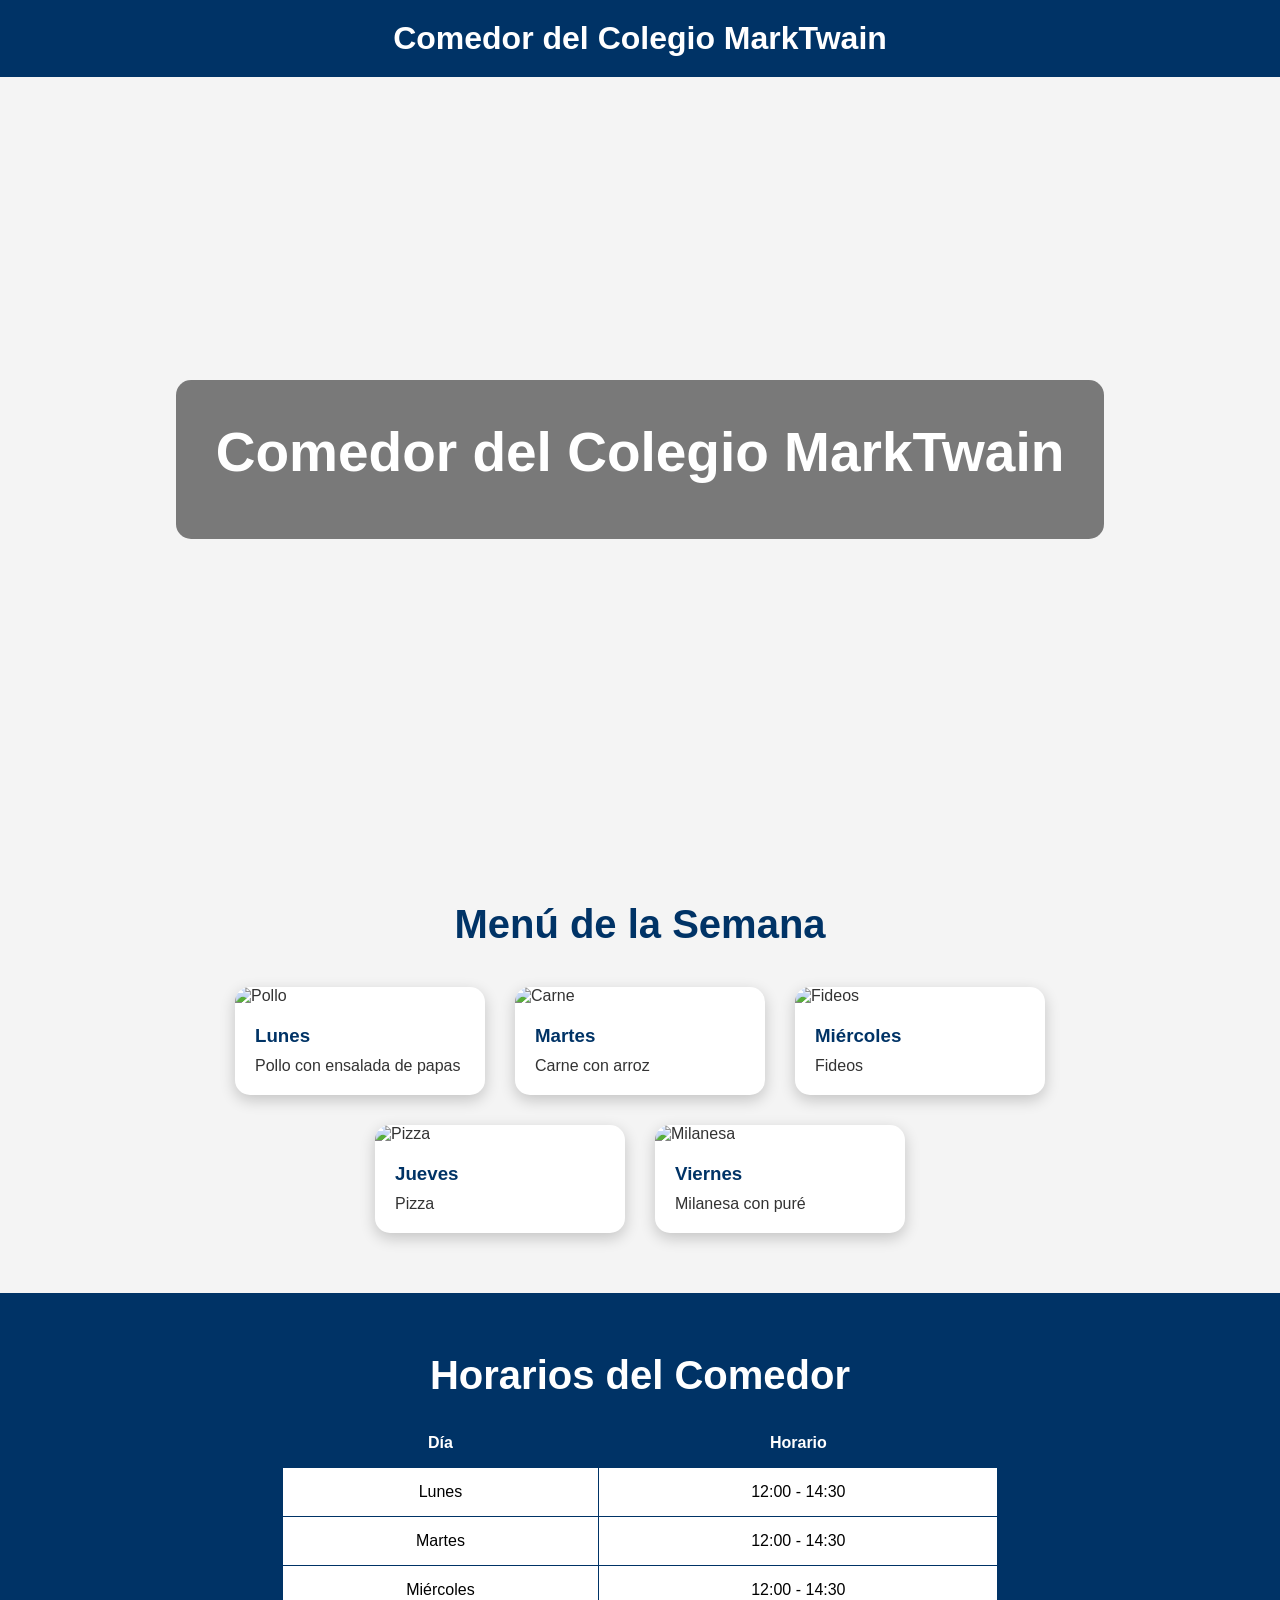
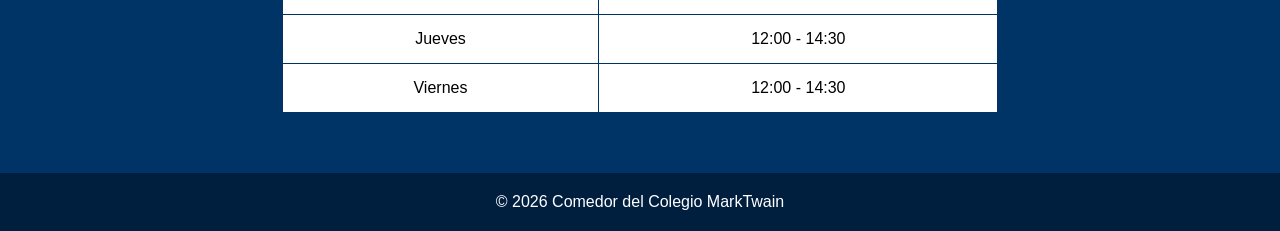
==== index.html @ 9f4e2422 "actualizamos extensión" ====
<!DOCTYPE html>
<html lang="es">
<head>
    <meta charset="UTF-8">
    <meta name="viewport" content="width=device-width, initial-scale=1.0">

    <title>Comedor del Colegio MarkTwain</title>

    <style>

        *{
            margin: 0;
            padding: 0;
            box-sizing: border-box;
            font-family: Arial, Helvetica, sans-serif;
        }

        body{
            background-color: #f4f4f4;
            color: #333;
        }

        header{
            background-color: #003366;
            color: white;
            padding: 20px;
        }

        nav{
            display: flex;
            justify-content: center;
            align-items: center;
        }

        .logo{
            font-size: 32px;
            font-weight: bold;
        }

        .hero{
            height: 85vh;
            background-image: url("images.jpg");
            background-size: cover;
            background-position: center;
            display: flex;
            justify-content: center;
            align-items: center;
            text-align: center;
            color: white;
        }

        .hero-text{
            background-color: rgba(0,0,0,0.5);
            padding: 40px;
            border-radius: 15px;
        }

        .hero h1{
            font-size: 55px;
            margin-bottom: 15px;
        }

        .hero p{
            font-size: 22px;
        }

        section{
            padding: 60px 10%;
        }

        .menu h2{
            text-align: center;
            font-size: 40px;
            color: #003366;
            margin-bottom: 40px;
        }

        .cards{
            display: flex;
            justify-content: center;
            gap: 30px;
            flex-wrap: wrap;
        }

        .card{
            background-color: white;
            width: 250px;
            border-radius: 15px;
            overflow: hidden;
            box-shadow: 0 5px 15px rgba(0,0,0,0.2);
            transition: 0.3s;
        }

        .card:hover{
            transform: translateY(-10px);
        }

        .card img{
            width: 100%;
            height: 180px;
            object-fit: cover;
        }

        .card-content{
            padding: 20px;
        }

        .card-content h3{
            margin-bottom: 10px;
            color: #003366;
        }

        .schedule{
            background-color: #003366;
            color: white;
            text-align: center;
        }

        .schedule h2{
            margin-bottom: 20px;
            font-size: 40px;
        }

        table{
            width: 70%;
            margin: auto;
            border-collapse: collapse;
            background-color: white;
            color: black;
        }

        table, th, td{
            border: 1px solid #003366;
        }

        th{
            background-color: #003366;
            color: white;
        }

        th, td{
            padding: 15px;
        }

        footer{
            background-color: #001f3f;
            color: white;
            text-align: center;
            padding: 20px;
        }

    </style>
</head>

<body>

    <header>

        <nav>

            <div class="logo">
                 Comedor del Colegio MarkTwain
            </div>

        </nav>

    </header>

    <section class="hero">

        <div class="hero-text">

            <h1>Comedor del Colegio MarkTwain</h1>

          
        </div>

    </section>

    <section class="menu">

        <h2>Menú de la Semana</h2>

        <div class="cards">

            <div class="card">

                <img src="https://encrypted-tbn0.gstatic.com/images?q=tbn:ANd9GcScKtC4O2RbxoCnmMoftyU_OCnflUm-5LmpSg&s" alt="Pollo">

                <div class="card-content">
                    <h3>Lunes</h3>
                    <p>Pollo con ensalada de papas</p>
                </div>

            </div>

            <div class="card">

                <img src="https://storage.googleapis.com/fitia_recipe_images/GR-R-V-00007367%2Fv3%2Frect.jpeg" alt="Carne">

                <div class="card-content">
                    <h3>Martes</h3>
                    <p>Carne con arroz</p>
                </div>

            </div>

            <div class="card">

                <img src="https://images.unsplash.com/photo-1621996346565-e3dbc646d9a9" alt="Fideos">

                <div class="card-content">
                    <h3>Miércoles</h3>
                    <p>Fideos</p>
                </div>

            </div>

            <div class="card">

                <img src="https://images.unsplash.com/photo-1513104890138-7c749659a591" alt="Pizza">

                <div class="card-content">
                    <h3>Jueves</h3>
                    <p>Pizza</p>
                </div>

            </div>

            <div class="card">

                <img src="https://img-global.cpcdn.com/steps/36776663fe281927/400x400cq80/photo.jpg" alt="Milanesa">

                <div class="card-content">
                    <h3>Viernes</h3>
                    <p>Milanesa con puré</p>
                </div>

            </div>

        </div>

    </section>

    <section class="schedule">

        <h2>Horarios del Comedor</h2>

        <table>

            <tr>
                <th>Día</th>
                <th>Horario</th>
            </tr>

            <tr>
                <td>Lunes</td>
                <td>12:00 - 14:30</td>
            </tr>

            <tr>
                <td>Martes</td>
                <td>12:00 - 14:30</td>
            </tr>

            <tr>
                <td>Miércoles</td>
                <td>12:00 - 14:30</td>
            </tr>

            <tr>
                <td>Jueves</td>
                <td>12:00 - 14:30</td>
            </tr>

            <tr>
                <td>Viernes</td>
                <td>12:00 - 14:30</td>
            </tr>

        </table>

    </section>

    <footer>

        <p>
            © 2026 Comedor del Colegio MarkTwain
        </p>

    </footer>

</body>
</html>
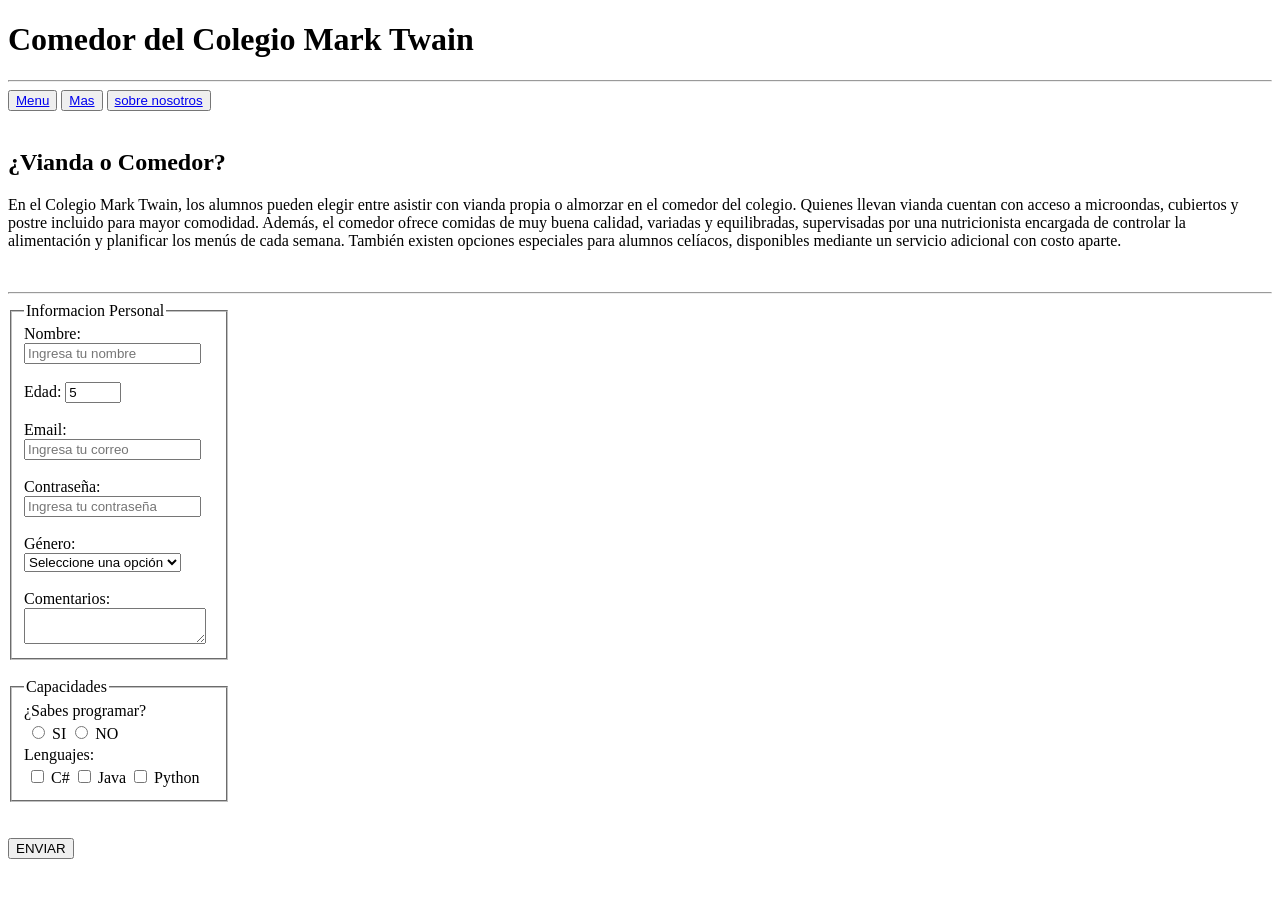
==== commit 5d7f340d: "añadimos index y carta" ====
--- a/index.html
+++ b/index.html
@@ -1,294 +1,140 @@
 <!DOCTYPE html>
-<html lang="es">
+<html lang="en">
 <head>
     <meta charset="UTF-8">
     <meta name="viewport" content="width=device-width, initial-scale=1.0">
+    <title>Comedor Colegio MarkTwain</title>
+    <meta name="description" content="La página web del comedor del Colegio Mark Twain está diseñada para brindar a los padres información clara y actualizada sobre la alimentación de los alumnos. En ella se puede consultar el menú semanal, los horarios del comedor, información nutricional y avisos importantes relacionados con el servicio">
+    <meta name="keywords" content="Comedor,Menu,Colegio MarkTwain menu,Colegio">
+    <meta name="author" content="Camila de Allende,Ignacio VeraBarros">
+</head>
+<body>   
+    <header>
+        <h1>
+        Comedor del Colegio Mark Twain
+        </h1>
+        <hr>
+    </header>
+   
+   
+    <nav>
+        <button><a href="http://">Menu</a></button>
+        <button><a href="http://">Mas</a></button>
+        <button><a href="http://">sobre nosotros</a></button>
+    </nav>
+   
+    
+   <section>
+    <br>
+    <h2>
+    ¿Vianda o Comedor?
+    </h2>
+    <p>En el Colegio Mark Twain, los alumnos pueden elegir entre asistir con vianda propia o almorzar en el comedor del colegio. Quienes llevan vianda cuentan con acceso a microondas, cubiertos y postre incluido para mayor comodidad. Además, el comedor ofrece comidas de muy buena calidad, variadas y equilibradas, supervisadas por una nutricionista encargada de controlar la alimentación y planificar los menús de cada semana. También existen opciones especiales para alumnos celíacos, disponibles mediante un servicio adicional con costo aparte.</p>
+   </section>
+   <br>
+<hr>
+<!DOCTYPE html>
+<html lang="en">
+<head>
+    
 
-    <title>Comedor del Colegio MarkTwain</title>
 
-    <style>
+    
+        <section>
+            <form action="">
+                <fieldset style="width:15%;">
+                    <legend>Informacion Personal</legend>
+                    <label for="name">
+                        Nombre:
+                        <input type="text" name="name" id="name" placeholder="Ingresa tu nombre">
+                    </label>
+                    <br>
+                    <br>
+                    <label for="age">
+                        Edad:
+                        <input type="number" name="age" id="age" min="1" max="100" value="5">
+                    </label>
+                    <br>
+                    <br>
+                    <label for="email">
+                          Email:
+                        <input type="email" name="email" id="email" placeholder="Ingresa tu correo">
+                    </label>
+                    <br>
+                    <br>
+                    <label for="password">
+                        Contraseña:
+                        <input type="password" name="password" id="password" placeholder="Ingresa tu contraseña">
+                    </label>
+                    <br>
+                    <br>
+                    <label for="gender">
+                        Género:
+                        <select name="gender" id="gender">
+                            <option value="-">Seleccione una opción</option>
+                            <option value="M">Masculino</option>
+                            <option value="F">Femenino</option>
+                            <option value="P">Prefiero no decirlo</option>
+                        </select>
+                    </label>
+                    <br>
+                    <br>
+                    <label for="comments">
+                        Comentarios:
+                        <textarea name="comments" id=""></textarea>
+                    </label>
+                </fieldset>
+                <br>
+                <fieldset style="width:15%;">
+                    <legend>Capacidades</legend>
+                    <label for="programming">
+                        ¿Sabes programar?
+                        
+                        <table>
+                            <tr>
+                                <td>
+                                    <label for="yesRadio">
+                                        <input type="radio" name="radioBTN" id="yesRadio" value ="yesRadio"> SI
+                                    </label>
+                                </td>
+                                <td>
+                                    <label for="noRadio">
+                                        <input type="radio" name="radioBTN" id="noRadio" value="noRadio"> NO
+                                    </label>
+                                </td>
+                            </tr>
+                        </table>
+                    </label>
+                    
+                    <label for="languajes">
+                        Lenguajes:
+                        <table>
+                            <tr>
+                                <td>
+                                    <label for="c#">
+                                        <input type="checkbox" name="c#" id="c#" value="c#"> C#
+                                    </label>
+                                </td>
+                                <td>
+                                    <label for="java">
+                                        <input type="checkbox" name="java" id="java" value="java"> Java
+                                    </label>
+                                </td>
+                                <td>
+                                    <label for="python">
+                                        <input type="checkbox" name="python" id="python" value="python"> Python
+                                    </label>
+                                </td>
+                            </tr>
+                        </table>
+                    </label>
+                </fieldset>
+                <br>
+                <br>
+                <input type="submit" value="ENVIAR">
+            </form>
+        </section>
+    </main>
+</body>
+</html>
 
-        *{
-            margin: 0;
-            padding: 0;
-            box-sizing: border-box;
-            font-family: Arial, Helvetica, sans-serif;
-        }
-
-        body{
-            background-color: #f4f4f4;
-            color: #333;
-        }
-
-        header{
-            background-color: #003366;
-            color: white;
-            padding: 20px;
-        }
-
-        nav{
-            display: flex;
-            justify-content: center;
-            align-items: center;
-        }
-
-        .logo{
-            font-size: 32px;
-            font-weight: bold;
-        }
-
-        .hero{
-            height: 85vh;
-            background-image: url("images.jpg");
-            background-size: cover;
-            background-position: center;
-            display: flex;
-            justify-content: center;
-            align-items: center;
-            text-align: center;
-            color: white;
-        }
-
-        .hero-text{
-            background-color: rgba(0,0,0,0.5);
-            padding: 40px;
-            border-radius: 15px;
-        }
-
-        .hero h1{
-            font-size: 55px;
-            margin-bottom: 15px;
-        }
-
-        .hero p{
-            font-size: 22px;
-        }
-
-        section{
-            padding: 60px 10%;
-        }
-
-        .menu h2{
-            text-align: center;
-            font-size: 40px;
-            color: #003366;
-            margin-bottom: 40px;
-        }
-
-        .cards{
-            display: flex;
-            justify-content: center;
-            gap: 30px;
-            flex-wrap: wrap;
-        }
-
-        .card{
-            background-color: white;
-            width: 250px;
-            border-radius: 15px;
-            overflow: hidden;
-            box-shadow: 0 5px 15px rgba(0,0,0,0.2);
-            transition: 0.3s;
-        }
-
-        .card:hover{
-            transform: translateY(-10px);
-        }
-
-        .card img{
-            width: 100%;
-            height: 180px;
-            object-fit: cover;
-        }
-
-        .card-content{
-            padding: 20px;
-        }
-
-        .card-content h3{
-            margin-bottom: 10px;
-            color: #003366;
-        }
-
-        .schedule{
-            background-color: #003366;
-            color: white;
-            text-align: center;
-        }
-
-        .schedule h2{
-            margin-bottom: 20px;
-            font-size: 40px;
-        }
-
-        table{
-            width: 70%;
-            margin: auto;
-            border-collapse: collapse;
-            background-color: white;
-            color: black;
-        }
-
-        table, th, td{
-            border: 1px solid #003366;
-        }
-
-        th{
-            background-color: #003366;
-            color: white;
-        }
-
-        th, td{
-            padding: 15px;
-        }
-
-        footer{
-            background-color: #001f3f;
-            color: white;
-            text-align: center;
-            padding: 20px;
-        }
-
-    </style>
-</head>
-
-<body>
-
-    <header>
-
-        <nav>
-
-            <div class="logo">
-                 Comedor del Colegio MarkTwain
-            </div>
-
-        </nav>
-
-    </header>
-
-    <section class="hero">
-
-        <div class="hero-text">
-
-            <h1>Comedor del Colegio MarkTwain</h1>
-
-          
-        </div>
-
-    </section>
-
-    <section class="menu">
-
-        <h2>Menú de la Semana</h2>
-
-        <div class="cards">
-
-            <div class="card">
-
-                <img src="https://encrypted-tbn0.gstatic.com/images?q=tbn:ANd9GcScKtC4O2RbxoCnmMoftyU_OCnflUm-5LmpSg&s" alt="Pollo">
-
-                <div class="card-content">
-                    <h3>Lunes</h3>
-                    <p>Pollo con ensalada de papas</p>
-                </div>
-
-            </div>
-
-            <div class="card">
-
-                <img src="https://storage.googleapis.com/fitia_recipe_images/GR-R-V-00007367%2Fv3%2Frect.jpeg" alt="Carne">
-
-                <div class="card-content">
-                    <h3>Martes</h3>
-                    <p>Carne con arroz</p>
-                </div>
-
-            </div>
-
-            <div class="card">
-
-                <img src="https://images.unsplash.com/photo-1621996346565-e3dbc646d9a9" alt="Fideos">
-
-                <div class="card-content">
-                    <h3>Miércoles</h3>
-                    <p>Fideos</p>
-                </div>
-
-            </div>
-
-            <div class="card">
-
-                <img src="https://images.unsplash.com/photo-1513104890138-7c749659a591" alt="Pizza">
-
-                <div class="card-content">
-                    <h3>Jueves</h3>
-                    <p>Pizza</p>
-                </div>
-
-            </div>
-
-            <div class="card">
-
-                <img src="https://img-global.cpcdn.com/steps/36776663fe281927/400x400cq80/photo.jpg" alt="Milanesa">
-
-                <div class="card-content">
-                    <h3>Viernes</h3>
-                    <p>Milanesa con puré</p>
-                </div>
-
-            </div>
-
-        </div>
-
-    </section>
-
-    <section class="schedule">
-
-        <h2>Horarios del Comedor</h2>
-
-        <table>
-
-            <tr>
-                <th>Día</th>
-                <th>Horario</th>
-            </tr>
-
-            <tr>
-                <td>Lunes</td>
-                <td>12:00 - 14:30</td>
-            </tr>
-
-            <tr>
-                <td>Martes</td>
-                <td>12:00 - 14:30</td>
-            </tr>
-
-            <tr>
-                <td>Miércoles</td>
-                <td>12:00 - 14:30</td>
-            </tr>
-
-            <tr>
-                <td>Jueves</td>
-                <td>12:00 - 14:30</td>
-            </tr>
-
-            <tr>
-                <td>Viernes</td>
-                <td>12:00 - 14:30</td>
-            </tr>
-
-        </table>
-
-    </section>
-
-    <footer>
-
-        <p>
-            © 2026 Comedor del Colegio MarkTwain
-        </p>
-
-    </footer>
-
-</body>
-</html>
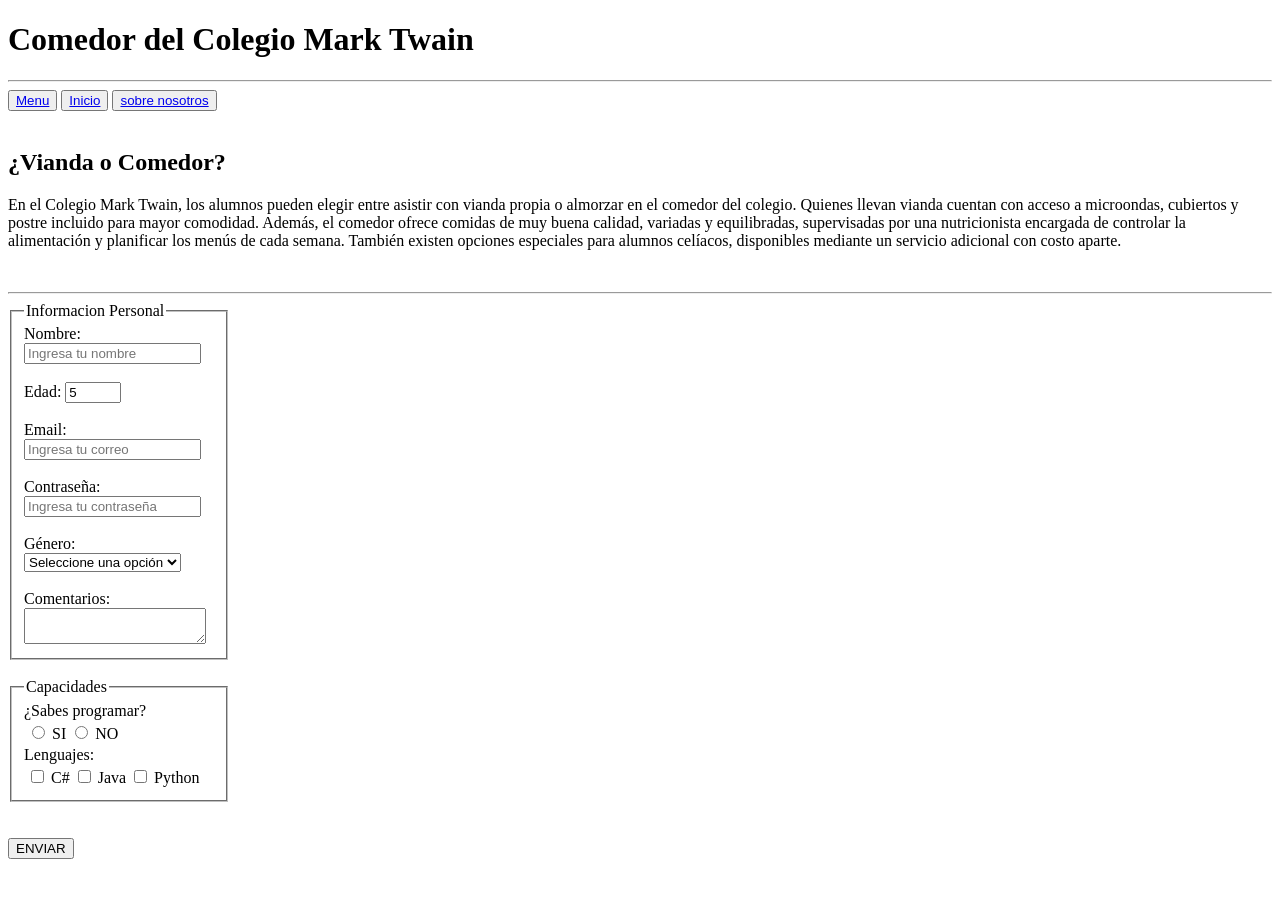
==== commit 2c6aecd7: "se mejora nav" ====
--- a/index.html
+++ b/index.html
@@ -18,8 +18,8 @@
    
    
     <nav>
-        <button><a href="http://">Menu</a></button>
-        <button><a href="http://">Mas</a></button>
+        <button><a href="./cart.html">Menu</a></button>
+        <button><a href="./index.html">Inicio</a></button>
         <button><a href="http://">sobre nosotros</a></button>
     </nav>
    
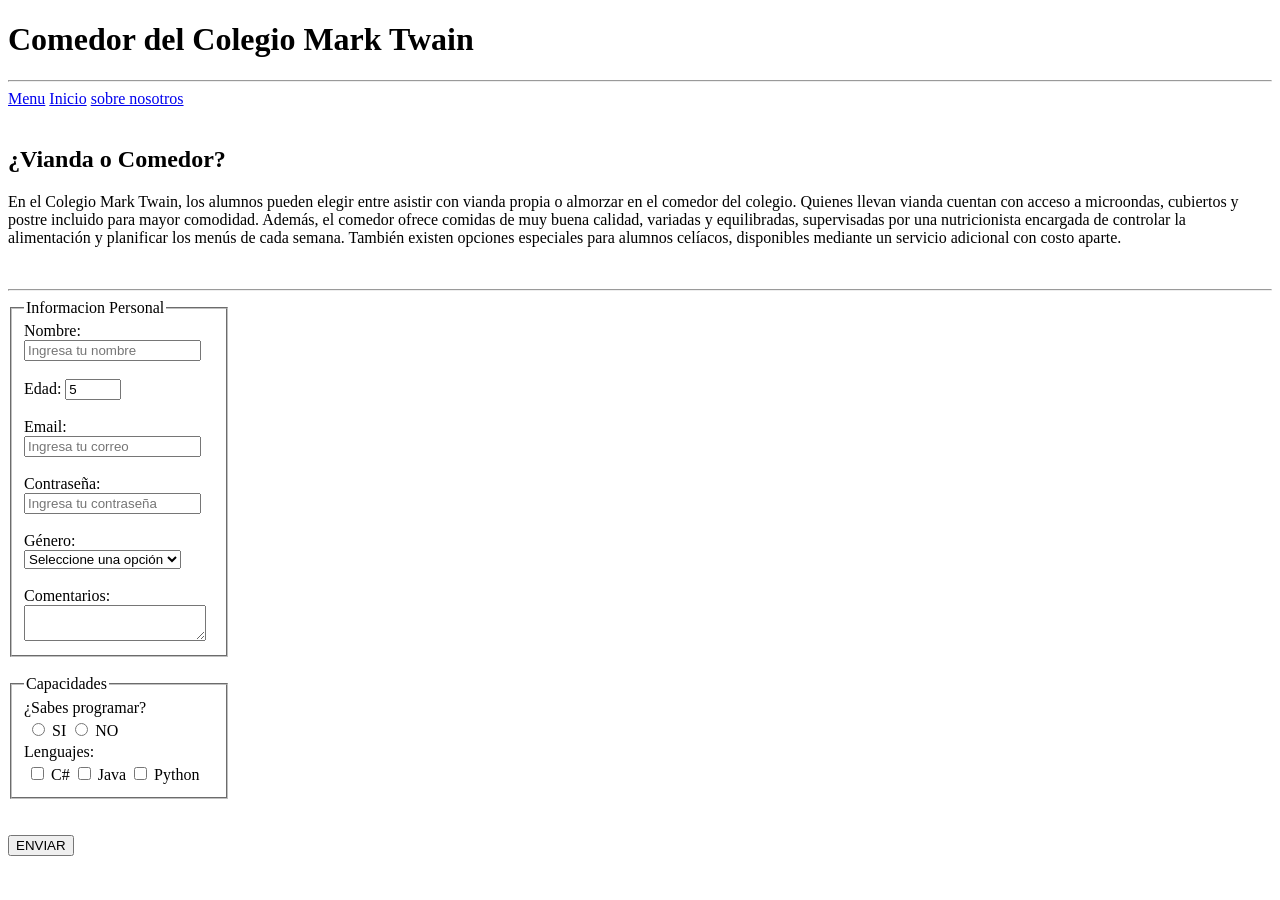
==== commit 9fe0c76a: "se quito los botones" ====
--- a/index.html
+++ b/index.html
@@ -18,9 +18,9 @@
    
    
     <nav>
-        <button><a href="./cart.html">Menu</a></button>
-        <button><a href="./index.html">Inicio</a></button>
-        <button><a href="http://">sobre nosotros</a></button>
+        <a href="./cart.html">Menu</a>
+        <a href="./index.html">Inicio</a>
+        <a href="http://">sobre nosotros</a>
     </nav>
    
     
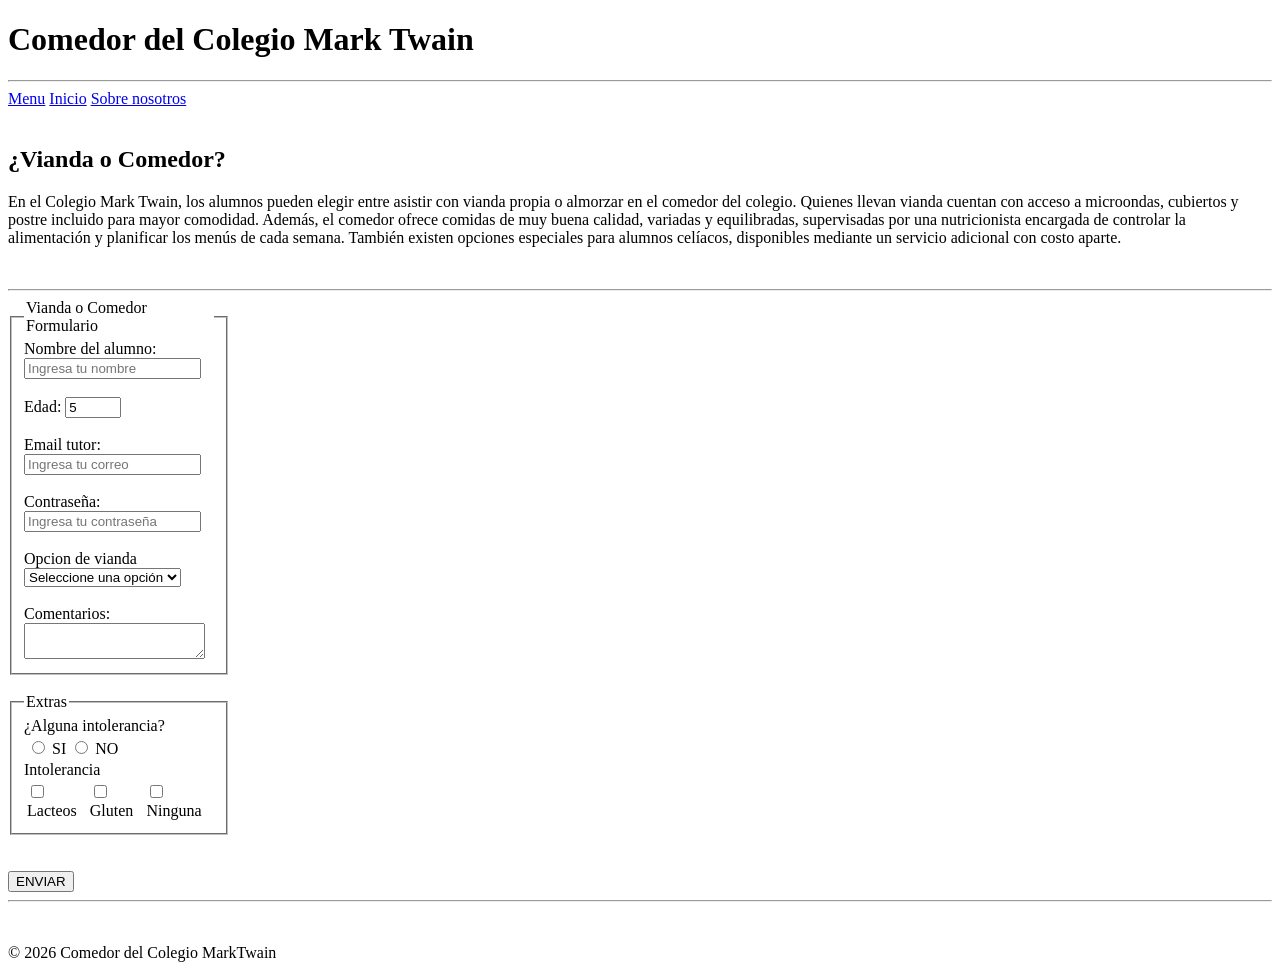
==== commit 03ca6753: "hola" ====
--- a/index.html
+++ b/index.html
@@ -20,10 +20,10 @@
     <nav>
         <a href="./cart.html">Menu</a>
         <a href="./index.html">Inicio</a>
-        <a href="http://">sobre nosotros</a>
+        <a href="./other.html">Sobre nosotros</a>
     </nav>
    
-    
+    <main>
    <section>
     <br>
     <h2>
@@ -33,19 +33,12 @@
    </section>
    <br>
 <hr>
-<!DOCTYPE html>
-<html lang="en">
-<head>
-    
-
-
-    
-        <section>
+          <section>
             <form action="">
                 <fieldset style="width:15%;">
-                    <legend>Informacion Personal</legend>
+                    <legend>Vianda o Comedor Formulario</legend>
                     <label for="name">
-                        Nombre:
+                        Nombre del alumno:
                         <input type="text" name="name" id="name" placeholder="Ingresa tu nombre">
                     </label>
                     <br>
@@ -57,7 +50,7 @@
                     <br>
                     <br>
                     <label for="email">
-                          Email:
+                          Email tutor:
                         <input type="email" name="email" id="email" placeholder="Ingresa tu correo">
                     </label>
                     <br>
@@ -69,12 +62,12 @@
                     <br>
                     <br>
                     <label for="gender">
-                        Género:
+                        Opcion de vianda
                         <select name="gender" id="gender">
                             <option value="-">Seleccione una opción</option>
-                            <option value="M">Masculino</option>
-                            <option value="F">Femenino</option>
-                            <option value="P">Prefiero no decirlo</option>
+                            <option value="M">Lonchera</option>
+                            <option value="F">Comedor</option>
+                            <option value="P"> Menu celiaco</option>
                         </select>
                     </label>
                     <br>
@@ -86,9 +79,9 @@
                 </fieldset>
                 <br>
                 <fieldset style="width:15%;">
-                    <legend>Capacidades</legend>
+                    <legend>Extras</legend>
                     <label for="programming">
-                        ¿Sabes programar?
+                        ¿Alguna intolerancia?
                         
                         <table>
                             <tr>
@@ -107,22 +100,22 @@
                     </label>
                     
                     <label for="languajes">
-                        Lenguajes:
+                        Intolerancia
                         <table>
                             <tr>
                                 <td>
                                     <label for="c#">
-                                        <input type="checkbox" name="c#" id="c#" value="c#"> C#
+                                        <input type="checkbox" name="c#" id="c#" value="c#"> Lacteos
                                     </label>
                                 </td>
                                 <td>
                                     <label for="java">
-                                        <input type="checkbox" name="java" id="java" value="java"> Java
+                                        <input type="checkbox" name="java" id="java" value="java"> Gluten
                                     </label>
                                 </td>
                                 <td>
                                     <label for="python">
-                                        <input type="checkbox" name="python" id="python" value="python"> Python
+                                        <input type="checkbox" name="python" id="python" value="python"> Ninguna
                                     </label>
                                 </td>
                             </tr>
@@ -134,7 +127,18 @@
                 <input type="submit" value="ENVIAR">
             </form>
         </section>
-    </main>
+
+        </main>
+        <hr>
+        <br>
+
+       <footer>
+
+        <p>
+            © 2026 Comedor del Colegio MarkTwain
+        </p>
+
+    </footer>
 </body>
 </html>
 
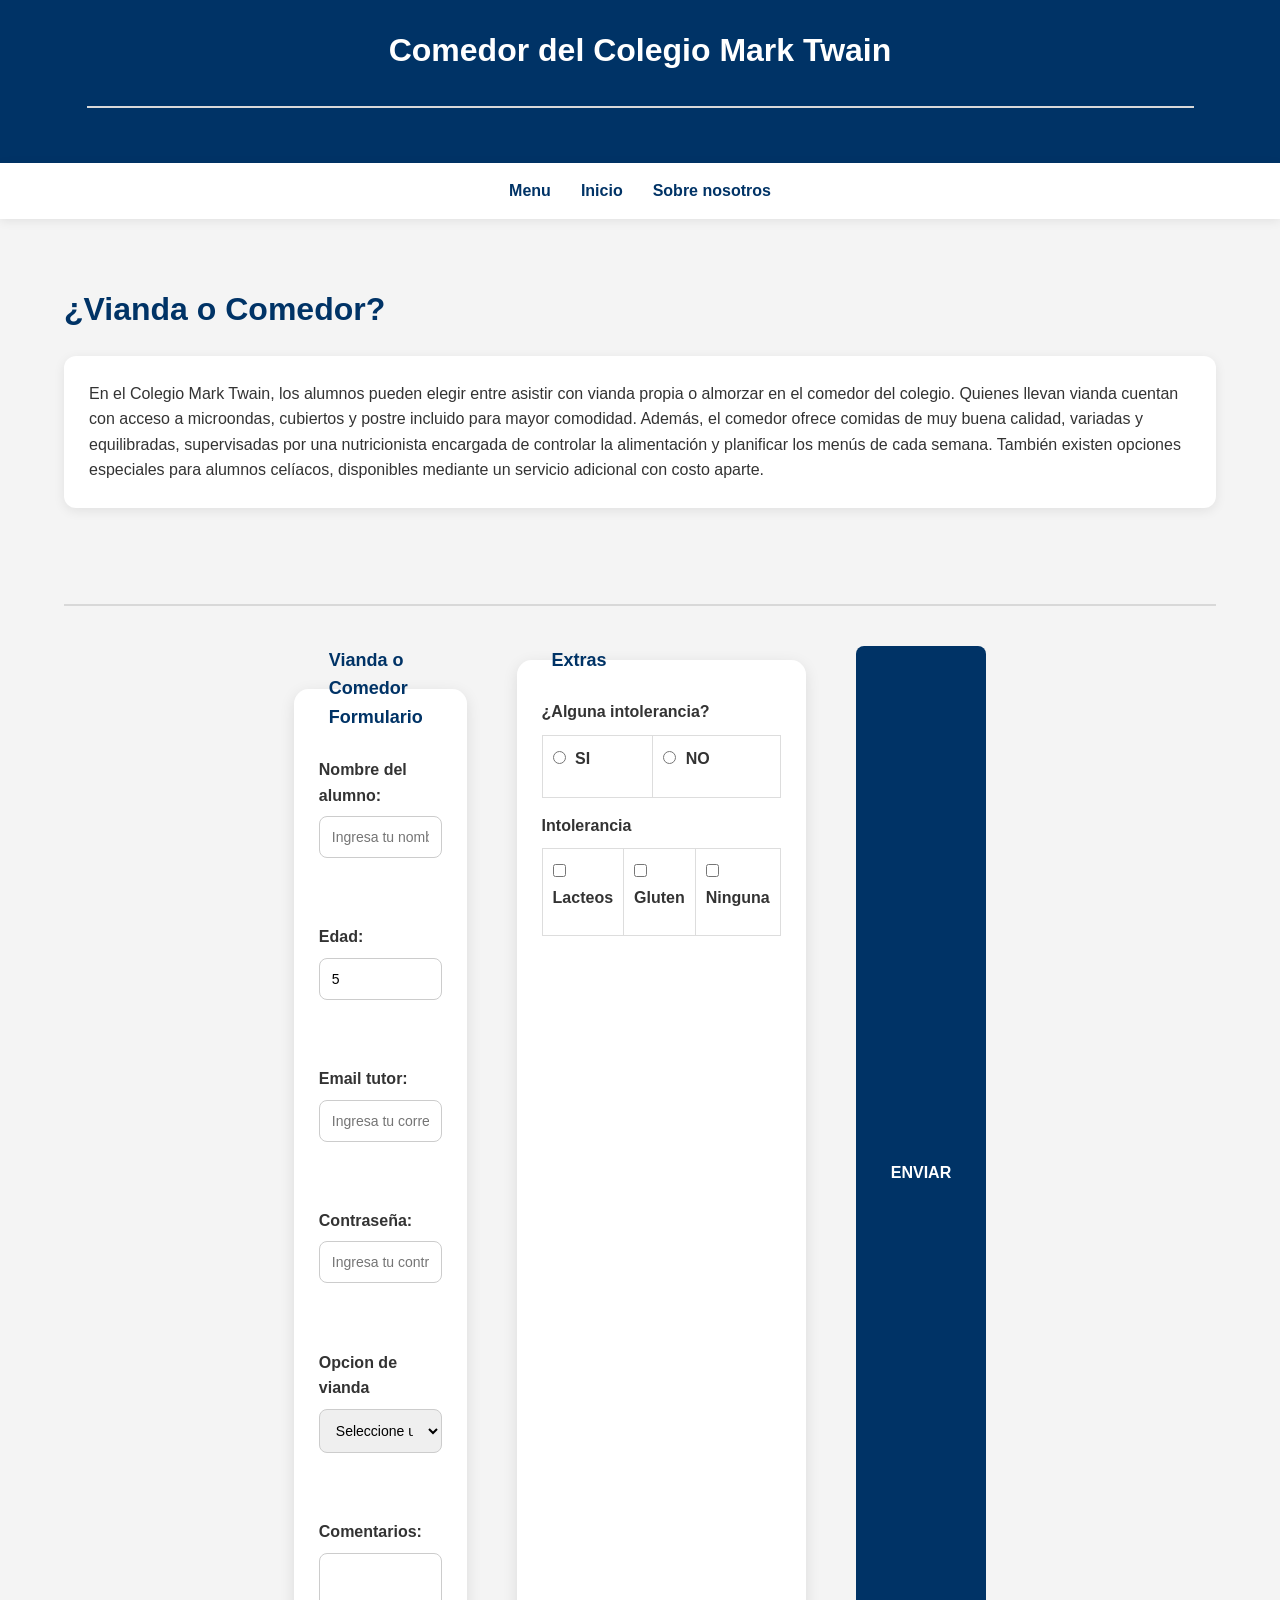
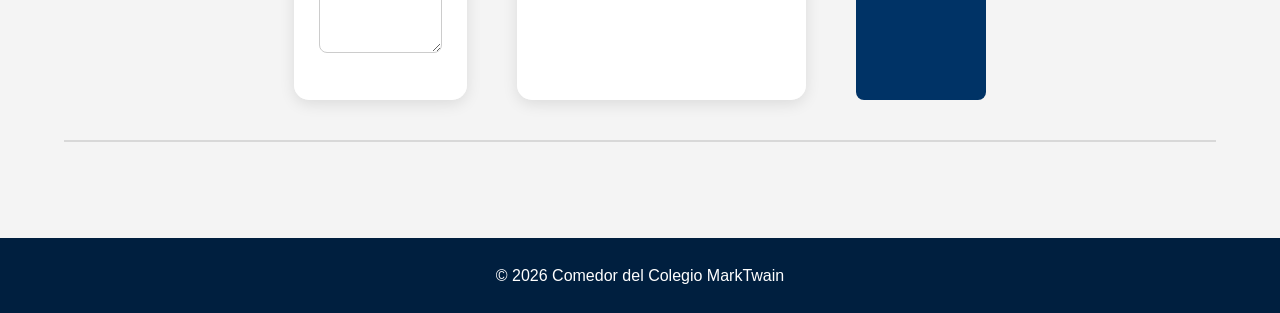
==== commit 746c4593: "cambios en estilos" ====
--- a/index.html
+++ b/index.html
@@ -8,6 +8,233 @@
     <meta name="keywords" content="Comedor,Menu,Colegio MarkTwain menu,Colegio">
     <meta name="author" content="Camila de Allende,Ignacio VeraBarros">
 </head>
+<style>
+    *{
+    margin: 0;
+    padding: 0;
+    box-sizing: border-box;
+    font-family: Arial, Helvetica, sans-serif;
+}
+
+body{
+    background-color: #f4f4f4;
+    color: #333;
+    line-height: 1.6;
+}
+
+/* HEADER */
+
+header{
+    background-color: #003366;
+    color: white;
+    text-align: center;
+    padding: 25px;
+    box-shadow: 0 3px 10px rgba(0,0,0,0.15);
+}
+
+header h1{
+    margin-bottom: 10px;
+}
+
+/* NAVBAR */
+
+nav{
+    background-color: white;
+    display: flex;
+    justify-content: center;
+    gap: 30px;
+    padding: 15px;
+    box-shadow: 0 2px 10px rgba(0,0,0,0.08);
+    position: sticky;
+    top: 0;
+    z-index: 100;
+}
+
+nav a{
+    text-decoration: none;
+    color: #003366;
+    font-weight: bold;
+    transition: 0.3s;
+}
+
+nav a:hover{
+    color: #0055aa;
+}
+
+/* SECCIONES */
+
+section{
+    width: 90%;
+    max-width: 1200px;
+    margin: 40px auto;
+}
+
+section h2{
+    color: #003366;
+    margin-bottom: 20px;
+    font-size: 32px;
+}
+
+section p{
+    background: white;
+    padding: 25px;
+    border-radius: 12px;
+    box-shadow: 0 3px 12px rgba(0,0,0,0.08);
+}
+
+/* FORMULARIO */
+
+form{
+    display: flex;
+    flex-wrap: wrap;
+    gap: 25px;
+    justify-content: center;
+}
+
+fieldset{
+    width: 100%;
+    max-width: 500px;
+    background-color: white;
+    border: none;
+    border-radius: 15px;
+    padding: 25px;
+    box-shadow: 0 4px 15px rgba(0,0,0,0.1);
+}
+
+legend{
+    color: #003366;
+    font-weight: bold;
+    font-size: 18px;
+    padding: 0 10px;
+}
+
+label{
+    display: block;
+    margin-bottom: 15px;
+    font-weight: 600;
+}
+
+/* INPUTS */
+
+input[type="text"],
+input[type="number"],
+input[type="email"],
+input[type="password"],
+select,
+textarea{
+    width: 100%;
+    margin-top: 8px;
+    padding: 12px;
+    border: 1px solid #ccc;
+    border-radius: 8px;
+    font-size: 14px;
+    transition: 0.3s;
+}
+
+input[type="text"]:focus,
+input[type="number"]:focus,
+input[type="email"]:focus,
+input[type="password"]:focus,
+select:focus,
+textarea:focus{
+    outline: none;
+    border-color: #003366;
+    box-shadow: 0 0 8px rgba(0,51,102,0.2);
+}
+
+textarea{
+    resize: vertical;
+    min-height: 100px;
+}
+
+/* TABLAS */
+
+table{
+    width: 100%;
+    margin-top: 10px;
+    border-collapse: collapse;
+}
+
+td{
+    padding: 10px;
+    border: 1px solid #ddd;
+}
+
+th{
+    background-color: #003366;
+    color: white;
+    padding: 10px;
+}
+
+/* RADIO Y CHECKBOX */
+
+input[type="radio"],
+input[type="checkbox"]{
+    margin-right: 5px;
+}
+
+/* BOTÓN */
+
+input[type="submit"]{
+    background-color: #003366;
+    color: white;
+    border: none;
+    padding: 14px 35px;
+    border-radius: 8px;
+    font-size: 16px;
+    font-weight: bold;
+    cursor: pointer;
+    transition: 0.3s;
+}
+
+input[type="submit"]:hover{
+    background-color: #0055aa;
+    transform: translateY(-2px);
+}
+
+/* LINEAS */
+
+hr{
+    border: none;
+    height: 2px;
+    background-color: #d8d8d8;
+    margin: 30px auto;
+    width: 90%;
+}
+
+/* FOOTER */
+
+footer{
+    background-color: #001f3f;
+    color: white;
+    text-align: center;
+    padding: 25px;
+    margin-top: 40px;
+}
+
+/* RESPONSIVE */
+
+@media (max-width: 768px){
+
+    nav{
+        flex-direction: column;
+        gap: 15px;
+    }
+
+    section h2{
+        font-size: 28px;
+    }
+
+    fieldset{
+        max-width: 100%;
+    }
+
+    form{
+        flex-direction: column;
+        align-items: center;
+    }
+}
+</style>
 <body>   
     <header>
         <h1>
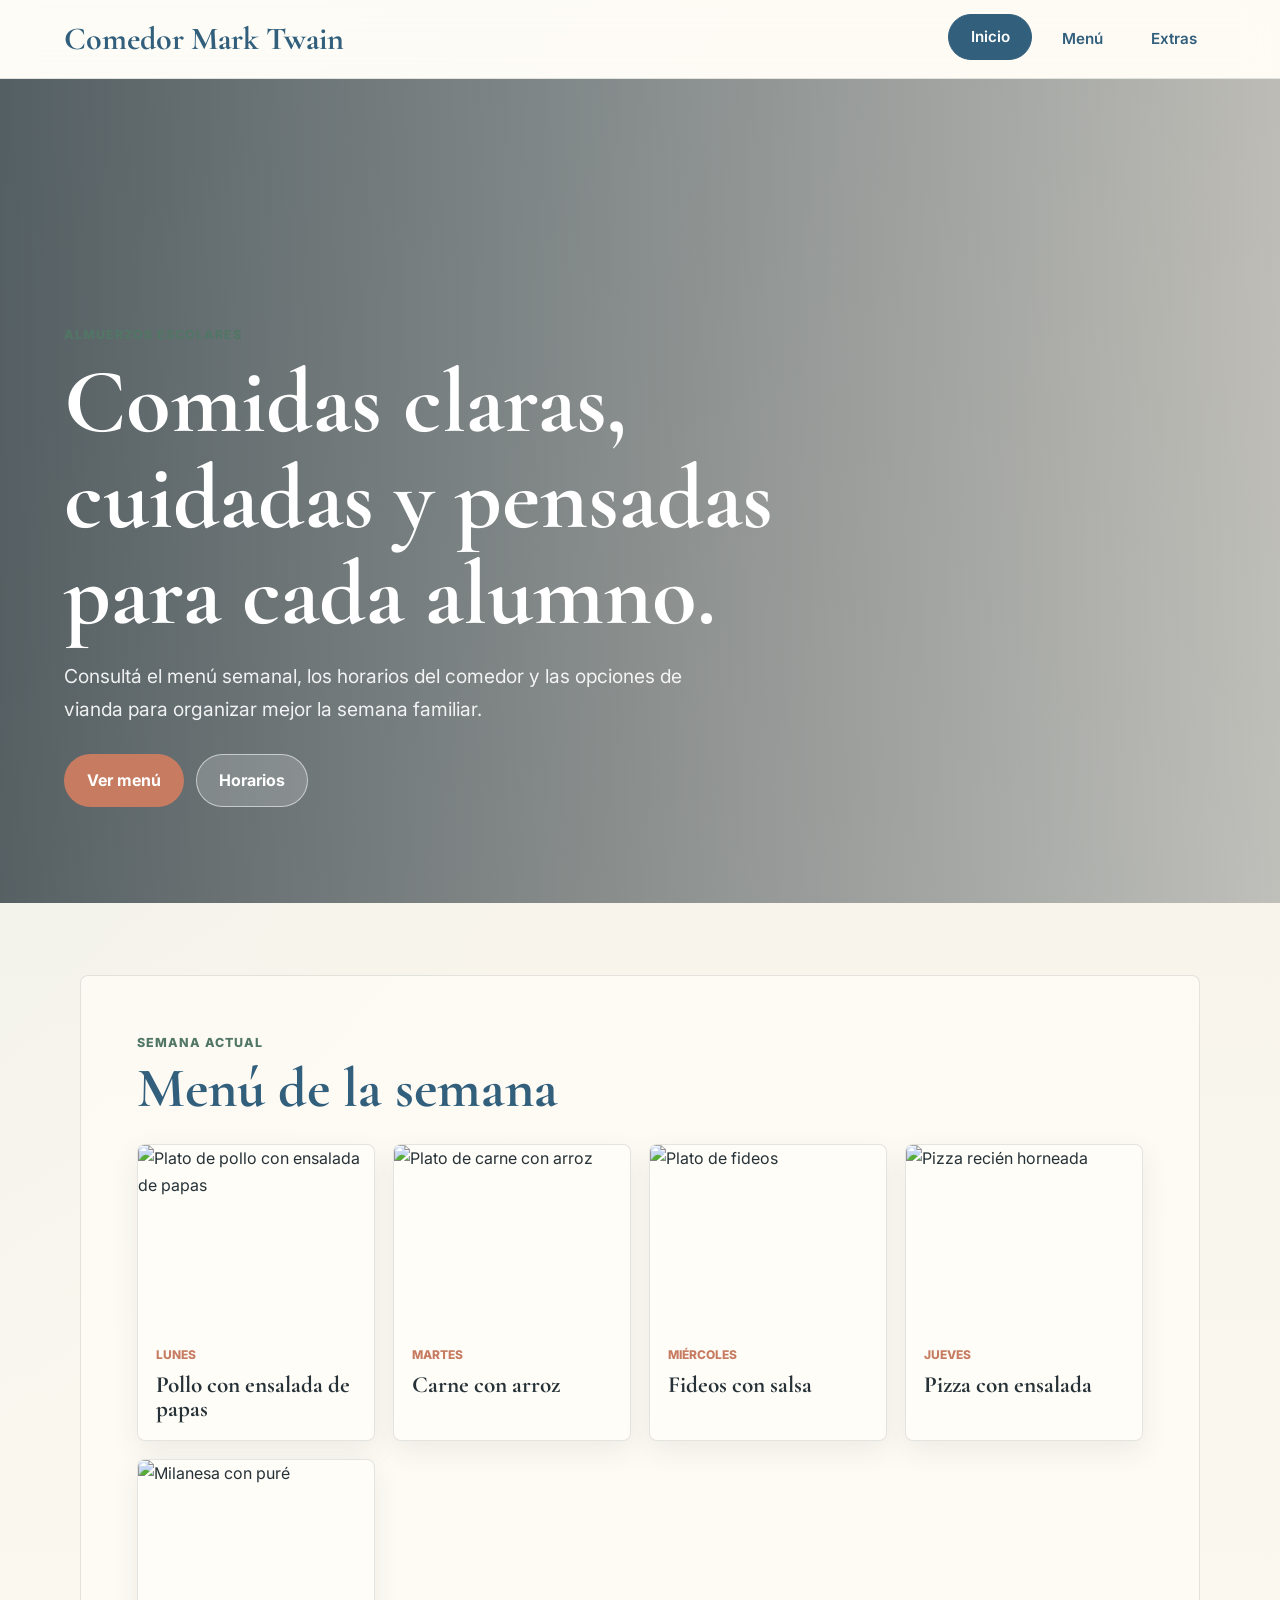
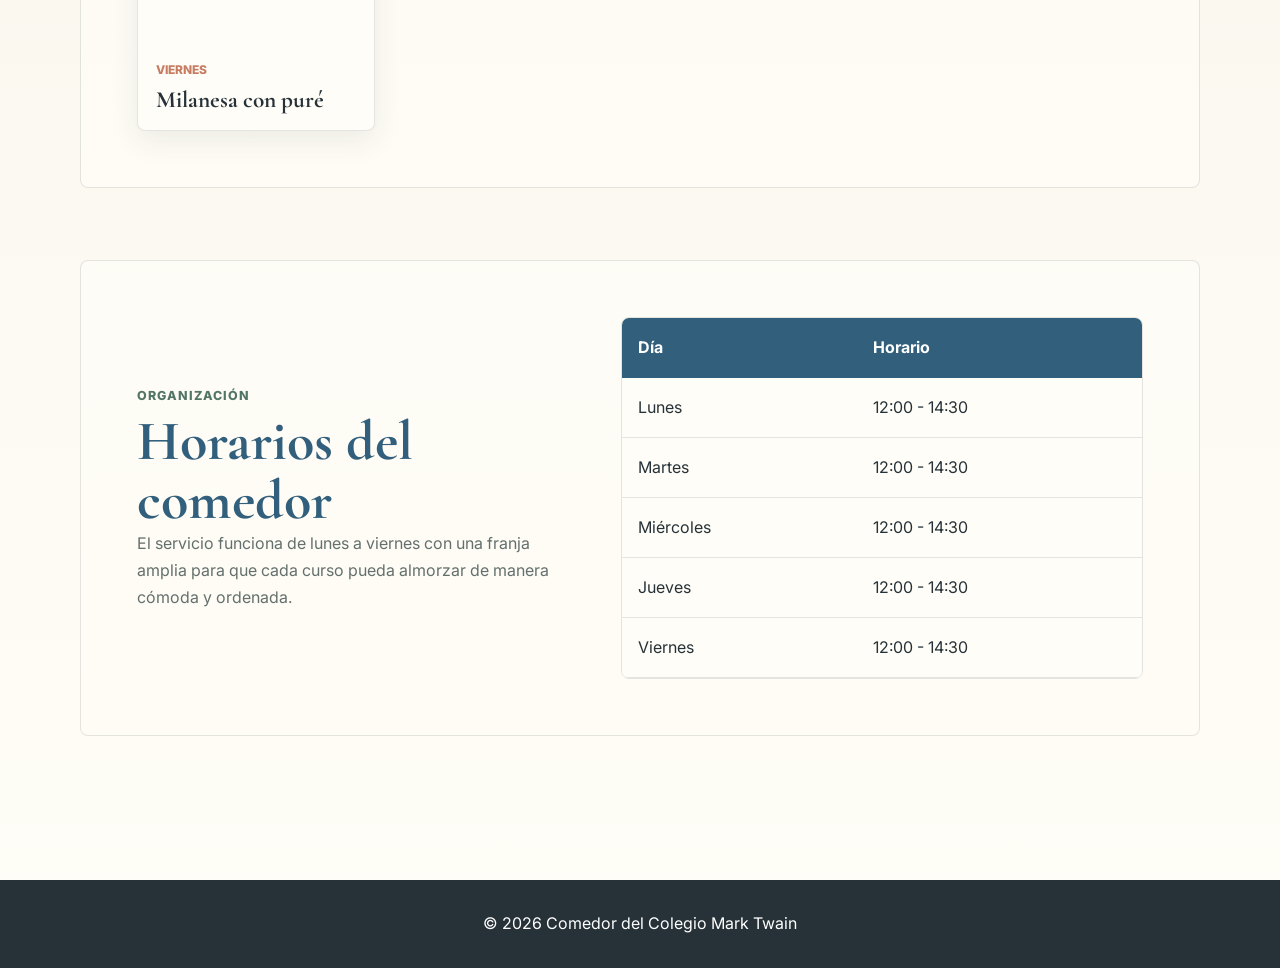
==== commit f9ae937d: "ghj" ====
--- a/index.html
+++ b/index.html
@@ -1,371 +1,117 @@
 <!DOCTYPE html>
-<html lang="en">
+<html lang="es">
 <head>
     <meta charset="UTF-8">
     <meta name="viewport" content="width=device-width, initial-scale=1.0">
-    <title>Comedor Colegio MarkTwain</title>
-    <meta name="description" content="La página web del comedor del Colegio Mark Twain está diseñada para brindar a los padres información clara y actualizada sobre la alimentación de los alumnos. En ella se puede consultar el menú semanal, los horarios del comedor, información nutricional y avisos importantes relacionados con el servicio">
-    <meta name="keywords" content="Comedor,Menu,Colegio MarkTwain menu,Colegio">
-    <meta name="author" content="Camila de Allende,Ignacio VeraBarros">
+    <title>Inicio | Comedor Colegio Mark Twain</title>
+    <meta name="description" content="Sitio del comedor del Colegio Mark Twain con menú semanal, horarios, opciones de vianda y extras para las familias.">
+    <meta name="keywords" content="Comedor, menú, Colegio Mark Twain, vianda, almuerzo escolar">
+    <meta name="author" content="Camila de Allende, Ignacio Vera Barros">
+    <link rel="stylesheet" href="styles.css">
 </head>
-<style>
-    *{
-    margin: 0;
-    padding: 0;
-    box-sizing: border-box;
-    font-family: Arial, Helvetica, sans-serif;
-}
+<body>
+    <header class="site-header">
+        <a class="brand" href="./index.html">Comedor Mark Twain</a>
+        <nav class="site-nav" aria-label="Navegación principal">
+            <a href="./index.html" aria-current="page">Inicio</a>
+            <a href="./cart.html">Menú</a>
+            <a href="./other.html">Extras</a>
+        </nav>
+    </header>
 
-body{
-    background-color: #f4f4f4;
-    color: #333;
-    line-height: 1.6;
-}
-
-/* HEADER */
-
-header{
-    background-color: #003366;
-    color: white;
-    text-align: center;
-    padding: 25px;
-    box-shadow: 0 3px 10px rgba(0,0,0,0.15);
-}
-
-header h1{
-    margin-bottom: 10px;
-}
-
-/* NAVBAR */
-
-nav{
-    background-color: white;
-    display: flex;
-    justify-content: center;
-    gap: 30px;
-    padding: 15px;
-    box-shadow: 0 2px 10px rgba(0,0,0,0.08);
-    position: sticky;
-    top: 0;
-    z-index: 100;
-}
-
-nav a{
-    text-decoration: none;
-    color: #003366;
-    font-weight: bold;
-    transition: 0.3s;
-}
-
-nav a:hover{
-    color: #0055aa;
-}
-
-/* SECCIONES */
-
-section{
-    width: 90%;
-    max-width: 1200px;
-    margin: 40px auto;
-}
-
-section h2{
-    color: #003366;
-    margin-bottom: 20px;
-    font-size: 32px;
-}
-
-section p{
-    background: white;
-    padding: 25px;
-    border-radius: 12px;
-    box-shadow: 0 3px 12px rgba(0,0,0,0.08);
-}
-
-/* FORMULARIO */
-
-form{
-    display: flex;
-    flex-wrap: wrap;
-    gap: 25px;
-    justify-content: center;
-}
-
-fieldset{
-    width: 100%;
-    max-width: 500px;
-    background-color: white;
-    border: none;
-    border-radius: 15px;
-    padding: 25px;
-    box-shadow: 0 4px 15px rgba(0,0,0,0.1);
-}
-
-legend{
-    color: #003366;
-    font-weight: bold;
-    font-size: 18px;
-    padding: 0 10px;
-}
-
-label{
-    display: block;
-    margin-bottom: 15px;
-    font-weight: 600;
-}
-
-/* INPUTS */
-
-input[type="text"],
-input[type="number"],
-input[type="email"],
-input[type="password"],
-select,
-textarea{
-    width: 100%;
-    margin-top: 8px;
-    padding: 12px;
-    border: 1px solid #ccc;
-    border-radius: 8px;
-    font-size: 14px;
-    transition: 0.3s;
-}
-
-input[type="text"]:focus,
-input[type="number"]:focus,
-input[type="email"]:focus,
-input[type="password"]:focus,
-select:focus,
-textarea:focus{
-    outline: none;
-    border-color: #003366;
-    box-shadow: 0 0 8px rgba(0,51,102,0.2);
-}
-
-textarea{
-    resize: vertical;
-    min-height: 100px;
-}
-
-/* TABLAS */
-
-table{
-    width: 100%;
-    margin-top: 10px;
-    border-collapse: collapse;
-}
-
-td{
-    padding: 10px;
-    border: 1px solid #ddd;
-}
-
-th{
-    background-color: #003366;
-    color: white;
-    padding: 10px;
-}
-
-/* RADIO Y CHECKBOX */
-
-input[type="radio"],
-input[type="checkbox"]{
-    margin-right: 5px;
-}
-
-/* BOTÓN */
-
-input[type="submit"]{
-    background-color: #003366;
-    color: white;
-    border: none;
-    padding: 14px 35px;
-    border-radius: 8px;
-    font-size: 16px;
-    font-weight: bold;
-    cursor: pointer;
-    transition: 0.3s;
-}
-
-input[type="submit"]:hover{
-    background-color: #0055aa;
-    transform: translateY(-2px);
-}
-
-/* LINEAS */
-
-hr{
-    border: none;
-    height: 2px;
-    background-color: #d8d8d8;
-    margin: 30px auto;
-    width: 90%;
-}
-
-/* FOOTER */
-
-footer{
-    background-color: #001f3f;
-    color: white;
-    text-align: center;
-    padding: 25px;
-    margin-top: 40px;
-}
-
-/* RESPONSIVE */
-
-@media (max-width: 768px){
-
-    nav{
-        flex-direction: column;
-        gap: 15px;
-    }
-
-    section h2{
-        font-size: 28px;
-    }
-
-    fieldset{
-        max-width: 100%;
-    }
-
-    form{
-        flex-direction: column;
-        align-items: center;
-    }
-}
-</style>
-<body>   
-    <header>
-        <h1>
-        Comedor del Colegio Mark Twain
-        </h1>
-        <hr>
-    </header>
-   
-   
-    <nav>
-        <a href="./cart.html">Menu</a>
-        <a href="./index.html">Inicio</a>
-        <a href="./other.html">Sobre nosotros</a>
-    </nav>
-   
     <main>
-   <section>
-    <br>
-    <h2>
-    ¿Vianda o Comedor?
-    </h2>
-    <p>En el Colegio Mark Twain, los alumnos pueden elegir entre asistir con vianda propia o almorzar en el comedor del colegio. Quienes llevan vianda cuentan con acceso a microondas, cubiertos y postre incluido para mayor comodidad. Además, el comedor ofrece comidas de muy buena calidad, variadas y equilibradas, supervisadas por una nutricionista encargada de controlar la alimentación y planificar los menús de cada semana. También existen opciones especiales para alumnos celíacos, disponibles mediante un servicio adicional con costo aparte.</p>
-   </section>
-   <br>
-<hr>
-          <section>
-            <form action="">
-                <fieldset style="width:15%;">
-                    <legend>Vianda o Comedor Formulario</legend>
-                    <label for="name">
-                        Nombre del alumno:
-                        <input type="text" name="name" id="name" placeholder="Ingresa tu nombre">
-                    </label>
-                    <br>
-                    <br>
-                    <label for="age">
-                        Edad:
-                        <input type="number" name="age" id="age" min="1" max="100" value="5">
-                    </label>
-                    <br>
-                    <br>
-                    <label for="email">
-                          Email tutor:
-                        <input type="email" name="email" id="email" placeholder="Ingresa tu correo">
-                    </label>
-                    <br>
-                    <br>
-                    <label for="password">
-                        Contraseña:
-                        <input type="password" name="password" id="password" placeholder="Ingresa tu contraseña">
-                    </label>
-                    <br>
-                    <br>
-                    <label for="gender">
-                        Opcion de vianda
-                        <select name="gender" id="gender">
-                            <option value="-">Seleccione una opción</option>
-                            <option value="M">Lonchera</option>
-                            <option value="F">Comedor</option>
-                            <option value="P"> Menu celiaco</option>
-                        </select>
-                    </label>
-                    <br>
-                    <br>
-                    <label for="comments">
-                        Comentarios:
-                        <textarea name="comments" id=""></textarea>
-                    </label>
-                </fieldset>
-                <br>
-                <fieldset style="width:15%;">
-                    <legend>Extras</legend>
-                    <label for="programming">
-                        ¿Alguna intolerancia?
-                        
-                        <table>
-                            <tr>
-                                <td>
-                                    <label for="yesRadio">
-                                        <input type="radio" name="radioBTN" id="yesRadio" value ="yesRadio"> SI
-                                    </label>
-                                </td>
-                                <td>
-                                    <label for="noRadio">
-                                        <input type="radio" name="radioBTN" id="noRadio" value="noRadio"> NO
-                                    </label>
-                                </td>
-                            </tr>
-                        </table>
-                    </label>
-                    
-                    <label for="languajes">
-                        Intolerancia
-                        <table>
-                            <tr>
-                                <td>
-                                    <label for="c#">
-                                        <input type="checkbox" name="c#" id="c#" value="c#"> Lacteos
-                                    </label>
-                                </td>
-                                <td>
-                                    <label for="java">
-                                        <input type="checkbox" name="java" id="java" value="java"> Gluten
-                                    </label>
-                                </td>
-                                <td>
-                                    <label for="python">
-                                        <input type="checkbox" name="python" id="python" value="python"> Ninguna
-                                    </label>
-                                </td>
-                            </tr>
-                        </table>
-                    </label>
-                </fieldset>
-                <br>
-                <br>
-                <input type="submit" value="ENVIAR">
-            </form>
+        <section class="hero reveal">
+            <div class="hero-content">
+                <p class="eyebrow">Almuerzos escolares</p>
+                <h1>Comidas claras, cuidadas y pensadas para cada alumno.</h1>
+                <p>Consultá el menú semanal, los horarios del comedor y las opciones de vianda para organizar mejor la semana familiar.</p>
+                <div class="hero-actions">
+                    <a class="button primary" href="./cart.html">Ver menú</a>
+                    <a class="button secondary" href="#horarios">Horarios</a>
+                </div>
+            </div>
         </section>
 
-        </main>
-        <hr>
-        <br>
+        <section class="section menu-preview reveal">
+            <div class="section-heading">
+                <p class="eyebrow">Semana actual</p>
+                <h2>Menú de la semana</h2>
+            </div>
 
-       <footer>
+            <div class="cards">
+                <article class="card">
+                    <img src="https://encrypted-tbn0.gstatic.com/images?q=tbn:ANd9GcScKtC4O2RbxoCnmMoftyU_OCnflUm-5LmpSg&s" alt="Plato de pollo con ensalada de papas">
+                    <div class="card-content">
+                        <span>Lunes</span>
+                        <h3>Pollo con ensalada de papas</h3>
+                    </div>
+                </article>
 
-        <p>
-            © 2026 Comedor del Colegio MarkTwain
-        </p>
+                <article class="card">
+                    <img src="https://storage.googleapis.com/fitia_recipe_images/GR-R-V-00007367%2Fv3%2Frect.jpeg" alt="Plato de carne con arroz">
+                    <div class="card-content">
+                        <span>Martes</span>
+                        <h3>Carne con arroz</h3>
+                    </div>
+                </article>
 
+                <article class="card">
+                    <img src="https://images.unsplash.com/photo-1621996346565-e3dbc646d9a9?auto=format&fit=crop&w=900&q=80" alt="Plato de fideos">
+                    <div class="card-content">
+                        <span>Miércoles</span>
+                        <h3>Fideos con salsa</h3>
+                    </div>
+                </article>
+
+                <article class="card">
+                    <img src="https://images.unsplash.com/photo-1513104890138-7c749659a591?auto=format&fit=crop&w=900&q=80" alt="Pizza recién horneada">
+                    <div class="card-content">
+                        <span>Jueves</span>
+                        <h3>Pizza con ensalada</h3>
+                    </div>
+                </article>
+
+                <article class="card">
+                    <img src="https://img-global.cpcdn.com/steps/36776663fe281927/400x400cq80/photo.jpg" alt="Milanesa con puré">
+                    <div class="card-content">
+                        <span>Viernes</span>
+                        <h3>Milanesa con puré</h3>
+                    </div>
+                </article>
+            </div>
+        </section>
+
+        <section class="section split reveal" id="horarios">
+            <div>
+                <p class="eyebrow">Organización</p>
+                <h2>Horarios del comedor</h2>
+                <p>El servicio funciona de lunes a viernes con una franja amplia para que cada curso pueda almorzar de manera cómoda y ordenada.</p>
+            </div>
+
+            <div class="table-wrap">
+                <table>
+                    <thead>
+                        <tr>
+                            <th>Día</th>
+                            <th>Horario</th>
+                        </tr>
+                    </thead>
+                    <tbody>
+                        <tr><td>Lunes</td><td>12:00 - 14:30</td></tr>
+                        <tr><td>Martes</td><td>12:00 - 14:30</td></tr>
+                        <tr><td>Miércoles</td><td>12:00 - 14:30</td></tr>
+                        <tr><td>Jueves</td><td>12:00 - 14:30</td></tr>
+                        <tr><td>Viernes</td><td>12:00 - 14:30</td></tr>
+                    </tbody>
+                </table>
+            </div>
+        </section>
+    </main>
+
+    <footer class="site-footer">
+        <p>© 2026 Comedor del Colegio Mark Twain</p>
     </footer>
+
+    <script src="script.js"></script>
 </body>
 </html>
-
--- a/styles.css
+++ b/styles.css
@@ -0,0 +1,542 @@
+@import url('https://fonts.googleapis.com/css2?family=Cormorant+Garamond:wght@600;700&family=Inter:wght@400;500;600&display=swap');
+
+:root {
+    --paper: #fffdf7;
+    --cream: #f6efe4;
+    --mist: #e7f0ed;
+    --ink: #263238;
+    --muted: #63706d;
+    --blue: #315f7c;
+    --green: #527665;
+    --coral: #c77c62;
+    --line: rgba(38, 50, 56, 0.12);
+    --shadow: 0 18px 45px rgba(38, 50, 56, 0.12);
+    --radius: 8px;
+}
+
+* {
+    box-sizing: border-box;
+    margin: 0;
+    padding: 0;
+}
+
+html {
+    scroll-behavior: smooth;
+}
+
+body {
+    min-height: 100vh;
+    background:
+        linear-gradient(135deg, rgba(231, 240, 237, 0.75), transparent 38%),
+        linear-gradient(180deg, var(--cream), #f9f6ed 48%, var(--paper));
+    color: var(--ink);
+    font-family: 'Inter', sans-serif;
+    line-height: 1.7;
+}
+
+img {
+    display: block;
+    max-width: 100%;
+}
+
+a {
+    color: inherit;
+}
+
+.site-header {
+    position: sticky;
+    top: 0;
+    z-index: 20;
+    display: flex;
+    align-items: center;
+    justify-content: space-between;
+    gap: 24px;
+    padding: 16px clamp(18px, 5vw, 64px);
+    background: rgba(255, 253, 247, 0.88);
+    border-bottom: 1px solid var(--line);
+    backdrop-filter: blur(16px);
+}
+
+.brand {
+    color: var(--blue);
+    font-family: 'Cormorant Garamond', serif;
+    font-size: clamp(1.45rem, 3vw, 2rem);
+    font-weight: 700;
+    line-height: 1;
+    text-decoration: none;
+}
+
+.site-nav {
+    display: flex;
+    align-items: center;
+    justify-content: center;
+    gap: 8px;
+    flex-wrap: wrap;
+}
+
+.site-nav a {
+    min-width: 84px;
+    padding: 9px 16px;
+    border: 1px solid transparent;
+    border-radius: 999px;
+    color: var(--blue);
+    font-size: 0.95rem;
+    font-weight: 600;
+    text-align: center;
+    text-decoration: none;
+    transition: background 180ms ease, color 180ms ease, transform 180ms ease, border-color 180ms ease;
+}
+
+.site-nav a:hover,
+.site-nav a:focus-visible,
+.site-nav a[aria-current="page"] {
+    background: var(--blue);
+    border-color: var(--blue);
+    color: white;
+    transform: translateY(-2px);
+}
+
+main {
+    overflow: hidden;
+}
+
+.hero {
+    min-height: calc(100vh - 76px);
+    display: grid;
+    align-items: end;
+    padding: clamp(48px, 8vw, 96px) clamp(18px, 5vw, 64px);
+    background:
+        linear-gradient(90deg, rgba(20, 34, 42, 0.7), rgba(20, 34, 42, 0.25)),
+        url('https://images.unsplash.com/photo-1555244162-803834f70033?auto=format&fit=crop&w=1800&q=80');
+    background-position: center;
+    background-size: cover;
+    color: white;
+}
+
+.hero-content {
+    width: min(760px, 100%);
+}
+
+.hero h1,
+.page-intro h1,
+h2,
+h3 {
+    font-family: 'Cormorant Garamond', serif;
+    letter-spacing: 0;
+    line-height: 1.05;
+}
+
+.hero h1 {
+    max-width: 760px;
+    margin: 10px 0 18px;
+    font-size: clamp(3rem, 8vw, 5.7rem);
+}
+
+.hero p {
+    max-width: 660px;
+    color: rgba(255, 255, 255, 0.9);
+    font-size: clamp(1rem, 2vw, 1.2rem);
+}
+
+.hero-actions {
+    display: flex;
+    flex-wrap: wrap;
+    gap: 12px;
+    margin-top: 28px;
+}
+
+.button {
+    display: inline-flex;
+    align-items: center;
+    justify-content: center;
+    min-height: 46px;
+    padding: 12px 22px;
+    border: 1px solid transparent;
+    border-radius: 999px;
+    cursor: pointer;
+    font-family: inherit;
+    font-size: 1rem;
+    font-weight: 700;
+    text-decoration: none;
+    transition: transform 180ms ease, box-shadow 180ms ease, background 180ms ease;
+}
+
+.button:hover,
+.button:focus-visible {
+    transform: translateY(-3px);
+    box-shadow: 0 14px 28px rgba(38, 50, 56, 0.18);
+}
+
+.button.primary {
+    background: var(--coral);
+    color: white;
+}
+
+.button.secondary {
+    background: rgba(255, 255, 255, 0.18);
+    border-color: rgba(255, 255, 255, 0.55);
+    color: white;
+}
+
+.page-intro,
+.section {
+    width: min(1120px, calc(100% - 36px));
+    margin: clamp(32px, 6vw, 72px) auto;
+}
+
+.page-intro {
+    padding: clamp(42px, 7vw, 76px);
+    background: var(--paper);
+    border: 1px solid var(--line);
+    border-radius: var(--radius);
+    box-shadow: var(--shadow);
+}
+
+.page-intro h1 {
+    margin: 8px 0 16px;
+    color: var(--blue);
+    font-size: clamp(2.7rem, 7vw, 5rem);
+}
+
+.page-intro p,
+.section p {
+    color: var(--muted);
+}
+
+.section {
+    padding: clamp(32px, 5vw, 56px);
+    background: rgba(255, 253, 247, 0.72);
+    border: 1px solid var(--line);
+    border-radius: var(--radius);
+}
+
+.section-heading {
+    max-width: 700px;
+    margin-bottom: 26px;
+}
+
+.section-heading h2,
+.split h2,
+.feature-band h2 {
+    margin-top: 6px;
+    color: var(--blue);
+    font-size: clamp(2.2rem, 5vw, 3.5rem);
+}
+
+p.eyebrow,
+.eyebrow {
+    color: var(--green);
+    font-size: 0.78rem;
+    font-weight: 800;
+    letter-spacing: 0.08em;
+    text-transform: uppercase;
+}
+
+.cards {
+    display: grid;
+    grid-template-columns: repeat(auto-fit, minmax(210px, 1fr));
+    gap: 18px;
+}
+
+.card {
+    min-height: 100%;
+    overflow: hidden;
+    background: var(--paper);
+    border: 1px solid var(--line);
+    border-radius: var(--radius);
+    box-shadow: 0 10px 28px rgba(38, 50, 56, 0.08);
+    transform: translateY(0);
+    transition: transform 220ms ease, box-shadow 220ms ease, border-color 220ms ease;
+}
+
+.card:hover {
+    border-color: rgba(199, 124, 98, 0.45);
+    box-shadow: var(--shadow);
+    transform: translateY(-8px);
+}
+
+.card img {
+    width: 100%;
+    aspect-ratio: 4 / 3;
+    object-fit: cover;
+}
+
+.card-content {
+    padding: 18px;
+}
+
+.card-content span {
+    color: var(--coral);
+    font-weight: 800;
+    text-transform: uppercase;
+    font-size: 0.75rem;
+}
+
+.card-content h3 {
+    margin-top: 6px;
+    color: var(--ink);
+    font-size: 1.45rem;
+}
+
+.split {
+    display: grid;
+    grid-template-columns: minmax(0, 0.9fr) minmax(320px, 1.1fr);
+    gap: clamp(24px, 5vw, 56px);
+    align-items: center;
+}
+
+.table-wrap {
+    overflow-x: auto;
+    border: 1px solid var(--line);
+    border-radius: var(--radius);
+}
+
+table {
+    width: 100%;
+    min-width: 420px;
+    border-collapse: collapse;
+    background: var(--paper);
+}
+
+th,
+td {
+    padding: 16px;
+    text-align: left;
+}
+
+th {
+    background: var(--blue);
+    color: white;
+}
+
+td {
+    border-bottom: 1px solid var(--line);
+}
+
+tbody tr {
+    transition: background 160ms ease;
+}
+
+tbody tr:hover {
+    background: var(--mist);
+}
+
+.form-grid {
+    display: grid;
+    grid-template-columns: repeat(2, minmax(0, 1fr));
+    gap: 20px;
+}
+
+fieldset {
+    display: grid;
+    gap: 18px;
+    padding: 26px;
+    background: var(--paper);
+    border: 1px solid var(--line);
+    border-radius: var(--radius);
+}
+
+legend {
+    padding: 0 8px;
+    color: var(--blue);
+    font-family: 'Cormorant Garamond', serif;
+    font-size: 1.7rem;
+    font-weight: 700;
+}
+
+label,
+.option-group p {
+    color: var(--ink);
+    font-weight: 700;
+}
+
+input,
+select,
+textarea {
+    width: 100%;
+    margin-top: 8px;
+    padding: 13px 14px;
+    border: 1px solid var(--line);
+    border-radius: var(--radius);
+    background: #fbfaf4;
+    color: var(--ink);
+    font: inherit;
+    transition: border-color 160ms ease, box-shadow 160ms ease, background 160ms ease;
+}
+
+input:focus,
+select:focus,
+textarea:focus {
+    outline: none;
+    background: white;
+    border-color: var(--green);
+    box-shadow: 0 0 0 4px rgba(82, 118, 101, 0.16);
+}
+
+textarea {
+    min-height: 120px;
+    resize: vertical;
+}
+
+.option-group {
+    display: grid;
+    gap: 10px;
+}
+
+.choice {
+    display: flex;
+    align-items: center;
+    gap: 10px;
+    min-height: 42px;
+    padding: 10px 12px;
+    background: #fbfaf4;
+    border: 1px solid var(--line);
+    border-radius: var(--radius);
+    cursor: pointer;
+    font-weight: 600;
+}
+
+.choice input {
+    width: auto;
+    margin: 0;
+    accent-color: var(--green);
+}
+
+.notice {
+    padding: 14px;
+    background: var(--mist);
+    border-left: 4px solid var(--green);
+    border-radius: var(--radius);
+    color: var(--ink);
+}
+
+.form-submit {
+    grid-column: 1 / -1;
+    justify-self: center;
+    min-width: 220px;
+    border: 0;
+}
+
+.highlight {
+    margin-top: 14px;
+    color: var(--coral);
+    font-size: 1.15rem;
+    font-style: italic;
+    font-weight: 700;
+}
+
+.benefits-list {
+    display: grid;
+    gap: 14px;
+    padding-left: 24px;
+}
+
+.benefits-list li {
+    padding-left: 6px;
+    color: var(--ink);
+    font-weight: 600;
+}
+
+.benefits-list li::marker {
+    color: var(--coral);
+    font-weight: 800;
+}
+
+.feature-band {
+    background:
+        linear-gradient(90deg, rgba(255, 253, 247, 0.94), rgba(255, 253, 247, 0.82)),
+        url('https://images.unsplash.com/photo-1509062522246-3755977927d7?auto=format&fit=crop&w=1500&q=80');
+    background-position: center;
+    background-size: cover;
+}
+
+.feature-band > div {
+    width: min(720px, 100%);
+}
+
+.site-footer {
+    margin-top: 72px;
+    padding: 30px 18px;
+    background: var(--ink);
+    color: white;
+    text-align: center;
+}
+
+.reveal {
+    opacity: 0;
+    transform: translateY(26px);
+    transition: opacity 620ms ease, transform 620ms ease;
+}
+
+.reveal.is-visible {
+    opacity: 1;
+    transform: translateY(0);
+}
+
+@media (prefers-reduced-motion: reduce) {
+    *,
+    *::before,
+    *::after {
+        scroll-behavior: auto !important;
+        transition-duration: 0.01ms !important;
+        animation-duration: 0.01ms !important;
+        animation-iteration-count: 1 !important;
+    }
+
+    .reveal {
+        opacity: 1;
+        transform: none;
+    }
+}
+
+@media (max-width: 820px) {
+    .site-header {
+        position: static;
+        flex-direction: column;
+        align-items: stretch;
+        gap: 14px;
+    }
+
+    .brand {
+        text-align: center;
+    }
+
+    .site-nav a {
+        flex: 1 1 90px;
+    }
+
+    .hero {
+        min-height: 78vh;
+        align-items: center;
+    }
+
+    .split,
+    .form-grid {
+        grid-template-columns: 1fr;
+    }
+
+    .page-intro,
+    .section {
+        width: min(100% - 24px, 1120px);
+    }
+}
+
+@media (max-width: 520px) {
+    .hero-actions,
+    .button {
+        width: 100%;
+    }
+
+    .page-intro,
+    .section {
+        padding: 26px 18px;
+    }
+
+    fieldset {
+        padding: 20px 16px;
+    }
+
+    .cards {
+        grid-template-columns: 1fr;
+    }
+}
